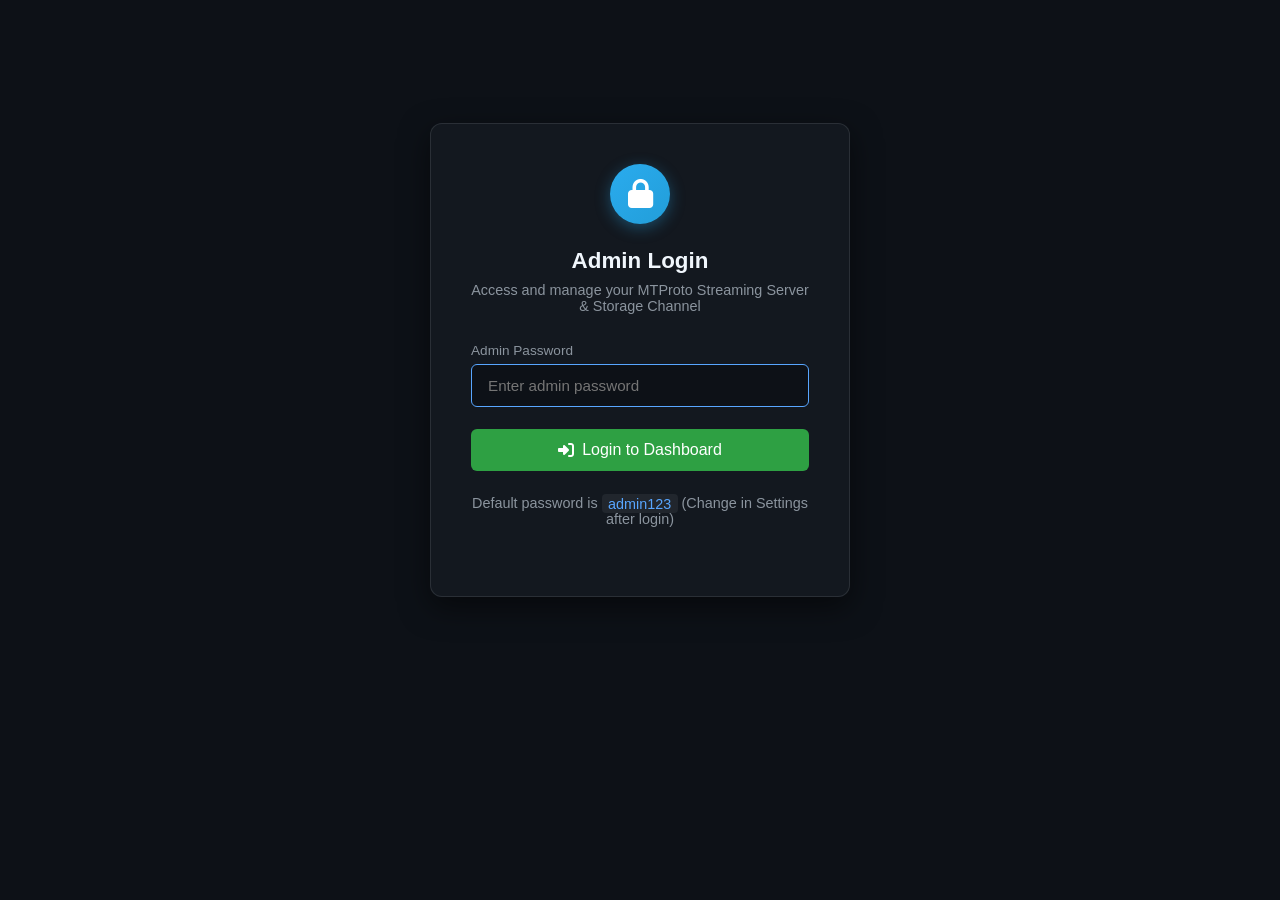
==== templates/login.html @ 38cb883d "feat: Telegram MTProto File Storage and Stream Server with Admin Dashboard and Docker support" ====
<!DOCTYPE html>
<html lang="en">
<head>
    <meta charset="UTF-8">
    <meta name="viewport" content="width=device-width, initial-scale=1.0">
    <title>Admin Login - MTProto Stream & Cloud</title>
    <link rel="stylesheet" href="/static/style.css">
    <link rel="stylesheet" href="https://cdnjs.cloudflare.com/ajax/libs/font-awesome/6.5.1/css/all.min.css">
    <style>
        .login-wrapper {
            min-height: 80vh;
            display: flex;
            align-items: center;
            justify-content: center;
        }
        .login-card {
            width: 100%;
            max-width: 420px;
            background: var(--card-bg);
            border: 1px solid var(--border-color);
            border-radius: var(--radius);
            padding: 2.5rem;
            box-shadow: 0 10px 30px rgba(0,0,0,0.5);
            text-align: center;
        }
        .login-icon {
            width: 60px;
            height: 60px;
            background: linear-gradient(135deg, #2aabee, #229ed9);
            border-radius: 50%;
            display: flex;
            align-items: center;
            justify-content: center;
            font-size: 1.8rem;
            color: #fff;
            margin: 0 auto 1.5rem;
            box-shadow: 0 4px 15px rgba(42, 171, 238, 0.35);
        }
        .login-card h2 {
            font-size: 1.4rem;
            margin-bottom: 0.5rem;
        }
        .login-card p {
            color: var(--text-muted);
            font-size: 0.9rem;
            margin-bottom: 1.8rem;
        }
        .form-group {
            margin-bottom: 1.4rem;
            text-align: left;
        }
        .form-group label {
            display: block;
            font-size: 0.85rem;
            color: var(--text-muted);
            margin-bottom: 0.4rem;
        }
        .form-group input {
            width: 100%;
            background: #0d1117;
            border: 1px solid var(--border-color);
            border-radius: 6px;
            color: var(--text-main);
            padding: 0.75rem 1rem;
            font-size: 0.95rem;
            outline: none;
            transition: border-color 0.2s;
        }
        .form-group input:focus {
            border-color: var(--accent);
        }
        .login-btn {
            width: 100%;
            padding: 0.75rem;
            font-size: 1rem;
            justify-content: center;
        }
        .error-msg {
            color: var(--danger);
            font-size: 0.85rem;
            margin-top: 1rem;
            display: none;
        }
        .default-hint {
            font-size: 0.8rem;
            color: var(--text-muted);
            margin-top: 1.5rem;
        }
        .default-hint code {
            color: var(--accent);
            background: #21262d;
            padding: 0.1rem 0.4rem;
            border-radius: 4px;
        }
    </style>
</head>
<body>
    <div class="login-wrapper">
        <div class="login-card">
            <div class="login-icon">
                <i class="fas fa-lock"></i>
            </div>
            <h2>Admin Login</h2>
            <p>Access and manage your MTProto Streaming Server & Storage Channel</p>

            <form id="login-form">
                <div class="form-group">
                    <label for="password">Admin Password</label>
                    <input type="password" id="password" placeholder="Enter admin password" required autofocus>
                </div>
                <button type="submit" class="btn btn-primary login-btn">
                    <i class="fas fa-sign-in-alt"></i> Login to Dashboard
                </button>
            </form>

            <div id="error-msg" class="error-msg"></div>

            <p class="default-hint">Default password is <code>admin123</code> (Change in Settings after login)</p>
        </div>
    </div>

    <script>
        document.getElementById('login-form').addEventListener('submit', async (e) => {
            e.preventDefault();
            const password = document.getElementById('password').value;
            const errorDiv = document.getElementById('error-msg');
            errorDiv.style.display = 'none';

            try {
                const res = await fetch('/api/login', {
                    method: 'POST',
                    headers: {'Content-Type': 'application/json'},
                    body: JSON.stringify({password})
                });

                if (res.ok) {
                    window.location.href = '/';
                } else {
                    const data = await res.json();
                    errorDiv.innerText = data.detail || 'Invalid password';
                    errorDiv.style.display = 'block';
                }
            } catch (err) {
                errorDiv.innerText = 'Network error while logging in';
                errorDiv.style.display = 'block';
            }
        });
    </script>
</body>
</html>
---- static/style.css ----
:root {
    --bg-color: #0d1117;
    --card-bg: rgba(22, 27, 34, 0.85);
    --border-color: rgba(48, 54, 61, 0.8);
    --primary: #2ea043;
    --primary-hover: #3fb950;
    --accent: #58a6ff;
    --text-main: #f0f6fc;
    --text-muted: #8b949e;
    --danger: #f85149;
    --danger-hover: #da3633;
    --radius: 12px;
}

* {
    margin: 0;
    padding: 0;
    box-sizing: border-box;
    font-family: -apple-system, BlinkMacSystemFont, "Segoe UI", Roboto, Helvetica, Arial, sans-serif;
}

body {
    background-color: var(--bg-color);
    color: var(--text-main);
    min-height: 100vh;
    display: flex;
    flex-direction: column;
}

.container {
    max-width: 1200px;
    margin: 0 auto;
    padding: 2rem 1.5rem;
    width: 100%;
}

/* Header */
.header {
    display: flex;
    justify-content: space-between;
    align-items: center;
    margin-bottom: 1.5rem;
    padding-bottom: 1.5rem;
    border-bottom: 1px solid var(--border-color);
}

.header-right {
    display: flex;
    align-items: center;
    gap: 1rem;
}

.logo-area {
    display: flex;
    align-items: center;
    gap: 1rem;
}

.logo-icon {
    width: 50px;
    height: 50px;
    background: linear-gradient(135deg, #2aabee, #229ed9);
    border-radius: 50%;
    display: flex;
    align-items: center;
    justify-content: center;
    font-size: 1.6rem;
    color: #fff;
    box-shadow: 0 4px 15px rgba(42, 171, 238, 0.35);
}

.subtitle {
    color: var(--text-muted);
    font-size: 0.95rem;
    margin-top: 0.2rem;
}

.status-badge {
    display: flex;
    align-items: center;
    gap: 0.5rem;
    padding: 0.4rem 0.9rem;
    background: rgba(46, 160, 67, 0.15);
    border: 1px solid rgba(46, 160, 67, 0.4);
    color: var(--primary-hover);
    border-radius: 20px;
    font-size: 0.85rem;
    font-weight: 600;
}

.status-badge.offline {
    background: rgba(248, 81, 73, 0.15);
    border-color: rgba(248, 81, 73, 0.4);
    color: var(--danger);
}

.status-dot {
    width: 8px;
    height: 8px;
    background-color: var(--primary-hover);
    border-radius: 50%;
    box-shadow: 0 0 8px var(--primary-hover);
    animation: pulse 2s infinite;
}

.status-badge.offline .status-dot {
    background-color: var(--danger);
    box-shadow: 0 0 8px var(--danger);
}

@keyframes pulse {
    0% { opacity: 0.6; }
    50% { opacity: 1; }
    100% { opacity: 0.6; }
}

/* Tabs Navigation */
.tabs-nav {
    display: flex;
    gap: 0.6rem;
    margin-bottom: 1.8rem;
    border-bottom: 1px solid var(--border-color);
    padding-bottom: 0.6rem;
    overflow-x: auto;
}

.tab-btn {
    background: transparent;
    border: none;
    color: var(--text-muted);
    padding: 0.6rem 1.2rem;
    font-size: 0.92rem;
    font-weight: 500;
    cursor: pointer;
    border-radius: 6px;
    display: flex;
    align-items: center;
    gap: 0.5rem;
    transition: all 0.2s ease;
    white-space: nowrap;
}

.tab-btn:hover {
    color: var(--text-main);
    background: #161b22;
}

.tab-btn.active {
    color: #fff;
    background: #21262d;
    border-bottom: 2px solid var(--accent);
}

.tab-content {
    display: none;
}

.tab-content.active {
    display: block;
}

/* Cards */
.card {
    background: var(--card-bg);
    border: 1px solid var(--border-color);
    border-radius: var(--radius);
    padding: 1.8rem;
    margin-bottom: 1.5rem;
    backdrop-filter: blur(10px);
}

.card-header-flex {
    display: flex;
    justify-content: space-between;
    align-items: center;
    flex-wrap: wrap;
    gap: 1rem;
    margin-bottom: 1.2rem;
}

.card h2 {
    font-size: 1.25rem;
    margin-bottom: 0.5rem;
    display: flex;
    align-items: center;
    gap: 0.6rem;
    color: var(--text-main);
}

.description {
    color: var(--text-muted);
    font-size: 0.9rem;
    margin-bottom: 1.2rem;
    line-height: 1.4;
}

.filter-actions {
    display: flex;
    gap: 0.6rem;
    align-items: center;
}

.search-input {
    background: #0d1117;
    border: 1px solid var(--border-color);
    border-radius: 6px;
    color: var(--text-main);
    padding: 0.5rem 0.8rem;
    font-size: 0.88rem;
    width: 240px;
    outline: none;
}

.search-input:focus {
    border-color: var(--accent);
}

/* Files Table */
.table-responsive {
    overflow-x: auto;
}

.files-table {
    width: 100%;
    border-collapse: collapse;
    font-size: 0.9rem;
    text-align: left;
}

.files-table th, .files-table td {
    padding: 0.9rem 1rem;
    border-bottom: 1px solid var(--border-color);
}

.files-table th {
    background: rgba(13, 17, 23, 0.7);
    color: var(--text-muted);
    font-weight: 600;
    font-size: 0.82rem;
    text-transform: uppercase;
}

.files-table tr:hover {
    background: rgba(48, 54, 61, 0.2);
}

.file-name-cell {
    display: flex;
    align-items: center;
    gap: 0.7rem;
    font-weight: 500;
}

.file-icon {
    font-size: 1.2rem;
    color: var(--accent);
}

.actions-cell {
    display: flex;
    gap: 0.4rem;
    flex-wrap: wrap;
}

/* Dropzone */
.dropzone {
    border: 2px dashed rgba(88, 166, 255, 0.4);
    border-radius: var(--radius);
    padding: 3rem 1.5rem;
    text-align: center;
    background: rgba(13, 17, 23, 0.5);
    transition: all 0.3s ease;
    cursor: pointer;
}

.dropzone:hover, .dropzone.dragover {
    border-color: var(--accent);
    background: rgba(88, 166, 255, 0.05);
}

.drop-icon {
    font-size: 3.2rem;
    color: var(--accent);
    margin-bottom: 1rem;
}

.dropzone h3 {
    font-size: 1.1rem;
    margin-bottom: 0.4rem;
}

.dropzone p {
    color: var(--text-muted);
    margin: 0.4rem 0;
}

.file-hint {
    font-size: 0.8rem !important;
    color: var(--text-muted);
    margin-top: 1rem !important;
}

/* Buttons */
.btn {
    display: inline-flex;
    align-items: center;
    gap: 0.5rem;
    padding: 0.6rem 1.2rem;
    border-radius: 6px;
    font-size: 0.9rem;
    font-weight: 500;
    cursor: pointer;
    border: none;
    text-decoration: none;
    transition: all 0.2s ease;
}

.btn-primary {
    background-color: var(--primary);
    color: #fff;
}

.btn-primary:hover {
    background-color: var(--primary-hover);
}

.btn-secondary {
    background-color: #21262d;
    color: var(--text-main);
    border: 1px solid var(--border-color);
}

.btn-secondary:hover {
    background-color: #30363d;
}

.btn-danger {
    background-color: rgba(248, 81, 73, 0.2);
    color: var(--danger);
    border: 1px solid rgba(248, 81, 73, 0.4);
}

.btn-danger:hover {
    background-color: var(--danger);
    color: #fff;
}

.btn-sm {
    padding: 0.35rem 0.75rem;
    font-size: 0.82rem;
}

/* Progress */
.upload-progress-container {
    margin-top: 1.5rem;
    background: rgba(13, 17, 23, 0.6);
    padding: 1.2rem;
    border-radius: 8px;
    border: 1px solid var(--border-color);
}

.progress-info {
    display: flex;
    justify-content: space-between;
    font-size: 0.9rem;
    margin-bottom: 0.5rem;
    font-weight: 500;
}

.progress-bar-bg {
    width: 100%;
    height: 8px;
    background-color: #21262d;
    border-radius: 4px;
    overflow: hidden;
}

.progress-bar-fill {
    height: 100%;
    width: 0%;
    background: linear-gradient(90deg, var(--accent), var(--primary-hover));
    transition: width 0.2s ease;
}

.upload-status-text {
    font-size: 0.82rem;
    color: var(--text-muted);
    margin-top: 0.5rem;
}

/* Result Box */
.result-box {
    margin-top: 1.5rem;
    padding: 1.5rem;
    background: rgba(13, 17, 23, 0.8);
    border: 1px solid var(--border-color);
    border-radius: 8px;
}

.result-box h3 {
    display: flex;
    align-items: center;
    gap: 0.5rem;
    color: var(--primary-hover);
    margin-bottom: 1.2rem;
    font-size: 1.1rem;
}

.link-group {
    margin-bottom: 1rem;
}

.link-group label {
    display: block;
    font-size: 0.82rem;
    color: var(--text-muted);
    margin-bottom: 0.3rem;
}

.copy-input-group {
    display: flex;
    gap: 0.5rem;
}

.copy-input-group input {
    flex: 1;
    background: #0d1117;
    border: 1px solid var(--border-color);
    border-radius: 6px;
    color: var(--text-main);
    padding: 0.5rem 0.8rem;
    font-size: 0.85rem;
    font-family: monospace;
}

/* Settings Form Grid */
.settings-grid {
    display: grid;
    grid-template-columns: 1fr 1fr;
    gap: 1.2rem;
    margin-bottom: 1.5rem;
}

@media (max-width: 768px) {
    .settings-grid {
        grid-template-columns: 1fr;
    }
}

.form-group label {
    display: block;
    font-size: 0.85rem;
    color: var(--text-muted);
    margin-bottom: 0.4rem;
}

.form-group input {
    width: 100%;
    background: #0d1117;
    border: 1px solid var(--border-color);
    border-radius: 6px;
    color: var(--text-main);
    padding: 0.65rem 0.85rem;
    font-size: 0.9rem;
    outline: none;
}

.form-group input:focus {
    border-color: var(--accent);
}

.form-group .hint {
    display: block;
    font-size: 0.78rem;
    color: var(--accent);
    margin-top: 0.3rem;
}

.settings-actions {
    display: flex;
    gap: 0.8rem;
    align-items: center;
}

.alert-box {
    margin-top: 1rem;
    padding: 0.8rem 1rem;
    border-radius: 6px;
    font-size: 0.9rem;
}

.alert-box.success {
    background: rgba(46, 160, 67, 0.15);
    border: 1px solid rgba(46, 160, 67, 0.4);
    color: var(--primary-hover);
}

.alert-box.error {
    background: rgba(248, 81, 73, 0.15);
    border: 1px solid rgba(248, 81, 73, 0.4);
    color: var(--danger);
}

/* Stats Cards */
.stats-grid {
    display: grid;
    grid-template-columns: repeat(auto-fit, minmax(200px, 1fr));
    gap: 1.2rem;
}

.stat-card {
    background: #0d1117;
    border: 1px solid var(--border-color);
    border-radius: 8px;
    padding: 1.2rem;
    text-align: center;
}

.stat-label {
    font-size: 0.8rem;
    color: var(--text-muted);
    margin-bottom: 0.5rem;
    text-transform: uppercase;
    letter-spacing: 0.5px;
}

.stat-value {
    font-size: 1.25rem;
    font-weight: 600;
    color: var(--accent);
}

/* Quick Stream side column */
.main-grid {
    display: grid;
    grid-template-columns: 1fr 1fr;
    gap: 1.8rem;
}

@media (max-width: 900px) {
    .main-grid {
        grid-template-columns: 1fr;
    }
}

.lookup-group {
    display: flex;
    gap: 0.6rem;
}

.lookup-group input {
    flex: 1;
    background: #0d1117;
    border: 1px solid var(--border-color);
    border-radius: 6px;
    color: var(--text-main);
    padding: 0.6rem 0.9rem;
    font-size: 0.9rem;
}

.code-block {
    background: #0d1117;
    border: 1px solid var(--border-color);
    border-radius: 6px;
    padding: 1rem;
    overflow-x: auto;
}

.code-block pre {
    font-size: 0.8rem;
    color: #e6edf3;
    line-height: 1.5;
}

.text-center {
    text-align: center;
}

/* Footer */
.footer {
    text-align: center;
    margin-top: auto;
    padding-top: 2rem;
    color: var(--text-muted);
    font-size: 0.85rem;
}
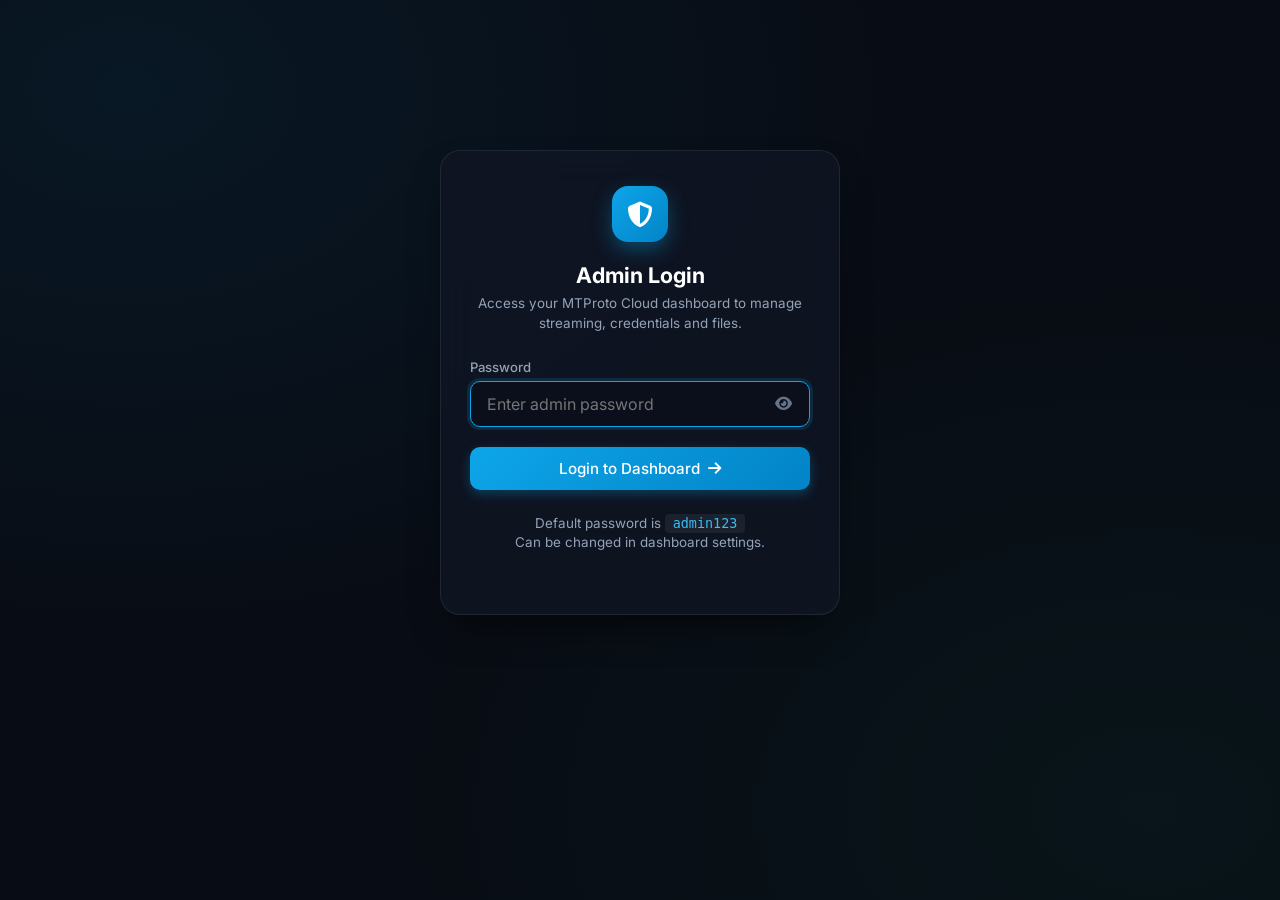
==== commit d691dc3b: "feat: modern responsive mobile-first UI with card-based file explorer and toast notifications" ====
--- a/templates/login.html
+++ b/templates/login.html
@@ -2,129 +2,159 @@
 <html lang="en">
 <head>
     <meta charset="UTF-8">
-    <meta name="viewport" content="width=device-width, initial-scale=1.0">
+    <meta name="viewport" content="width=device-width, initial-scale=1.0, maximum-scale=1.0, user-scalable=no, viewport-fit=cover">
     <title>Admin Login - MTProto Stream & Cloud</title>
     <link rel="stylesheet" href="/static/style.css">
     <link rel="stylesheet" href="https://cdnjs.cloudflare.com/ajax/libs/font-awesome/6.5.1/css/all.min.css">
     <style>
         .login-wrapper {
-            min-height: 80vh;
+            min-height: 85vh;
             display: flex;
             align-items: center;
             justify-content: center;
+            padding: 1.25rem;
         }
         .login-card {
             width: 100%;
-            max-width: 420px;
-            background: var(--card-bg);
+            max-width: 400px;
+            background: var(--bg-card);
+            backdrop-filter: blur(20px);
+            -webkit-backdrop-filter: blur(20px);
             border: 1px solid var(--border-color);
-            border-radius: var(--radius);
-            padding: 2.5rem;
-            box-shadow: 0 10px 30px rgba(0,0,0,0.5);
+            border-radius: var(--radius-lg);
+            padding: 2.2rem 1.8rem;
+            box-shadow: 0 20px 40px -15px rgba(0, 0, 0, 0.7);
             text-align: center;
+            position: relative;
         }
         .login-icon {
-            width: 60px;
-            height: 60px;
-            background: linear-gradient(135deg, #2aabee, #229ed9);
-            border-radius: 50%;
+            width: 56px;
+            height: 56px;
+            background: linear-gradient(135deg, #0ea5e9, #0284c7);
+            border-radius: 16px;
             display: flex;
             align-items: center;
             justify-content: center;
-            font-size: 1.8rem;
+            font-size: 1.6rem;
             color: #fff;
-            margin: 0 auto 1.5rem;
-            box-shadow: 0 4px 15px rgba(42, 171, 238, 0.35);
+            margin: 0 auto 1.25rem;
+            box-shadow: 0 8px 20px rgba(14, 165, 233, 0.35);
         }
         .login-card h2 {
-            font-size: 1.4rem;
-            margin-bottom: 0.5rem;
+            font-size: 1.35rem;
+            font-weight: 700;
+            margin-bottom: 0.35rem;
+            color: #fff;
         }
         .login-card p {
             color: var(--text-muted);
-            font-size: 0.9rem;
-            margin-bottom: 1.8rem;
+            font-size: 0.84rem;
+            margin-bottom: 1.6rem;
+            line-height: 1.45;
         }
-        .form-group {
-            margin-bottom: 1.4rem;
-            text-align: left;
+        .input-wrapper {
+            position: relative;
+            display: flex;
+            align-items: center;
         }
-        .form-group label {
-            display: block;
-            font-size: 0.85rem;
-            color: var(--text-muted);
-            margin-bottom: 0.4rem;
+        .input-wrapper input {
+            width: 100%;
+            background: rgba(11, 16, 28, 0.85);
+            border: 1px solid var(--border-color);
+            border-radius: 10px;
+            color: var(--text-main);
+            padding: 0.75rem 2.6rem 0.75rem 1rem;
+            font-size: 1rem; /* 16px prevents iOS auto-zoom */
+            outline: none;
+            transition: all 0.2s ease;
         }
-        .form-group input {
-            width: 100%;
-            background: #0d1117;
-            border: 1px solid var(--border-color);
-            border-radius: 6px;
+        .input-wrapper input:focus {
+            border-color: var(--accent);
+            box-shadow: 0 0 0 3px rgba(14, 165, 233, 0.15);
+        }
+        .toggle-password {
+            position: absolute;
+            right: 0.85rem;
+            color: var(--text-dim);
+            cursor: pointer;
+            padding: 0.3rem;
+            font-size: 0.95rem;
+            transition: color 0.2s;
+        }
+        .toggle-password:hover {
             color: var(--text-main);
-            padding: 0.75rem 1rem;
-            font-size: 0.95rem;
-            outline: none;
-            transition: border-color 0.2s;
-        }
-        .form-group input:focus {
-            border-color: var(--accent);
         }
         .login-btn {
             width: 100%;
             padding: 0.75rem;
-            font-size: 1rem;
-            justify-content: center;
-        }
-        .error-msg {
-            color: var(--danger);
-            font-size: 0.85rem;
-            margin-top: 1rem;
-            display: none;
+            font-size: 0.95rem;
+            margin-top: 1.25rem;
+            border-radius: 10px;
         }
         .default-hint {
-            font-size: 0.8rem;
-            color: var(--text-muted);
+            font-size: 0.78rem;
+            color: var(--text-dim);
             margin-top: 1.5rem;
+            line-height: 1.5;
         }
         .default-hint code {
-            color: var(--accent);
-            background: #21262d;
-            padding: 0.1rem 0.4rem;
+            color: #38bdf8;
+            background: rgba(255, 255, 255, 0.06);
+            padding: 0.15rem 0.45rem;
             border-radius: 4px;
+            font-family: monospace;
         }
     </style>
 </head>
 <body>
+    <div id="toast-container" class="toast-container"></div>
+
     <div class="login-wrapper">
         <div class="login-card">
             <div class="login-icon">
-                <i class="fas fa-lock"></i>
+                <i class="fas fa-shield-alt"></i>
             </div>
             <h2>Admin Login</h2>
-            <p>Access and manage your MTProto Streaming Server & Storage Channel</p>
+            <p>Access your MTProto Cloud dashboard to manage streaming, credentials and files.</p>
 
             <form id="login-form">
-                <div class="form-group">
-                    <label for="password">Admin Password</label>
-                    <input type="password" id="password" placeholder="Enter admin password" required autofocus>
+                <div class="form-group" style="text-align: left;">
+                    <label for="password">Password</label>
+                    <div class="input-wrapper">
+                        <input type="password" id="password" placeholder="Enter admin password" required autofocus autocomplete="current-password">
+                        <i class="fas fa-eye toggle-password" id="toggle-pwd" onclick="togglePasswordVisibility()"></i>
+                    </div>
                 </div>
-                <button type="submit" class="btn btn-primary login-btn">
-                    <i class="fas fa-sign-in-alt"></i> Login to Dashboard
+                <button type="submit" class="btn btn-primary login-btn" id="submit-btn">
+                    <span>Login to Dashboard</span> <i class="fas fa-arrow-right"></i>
                 </button>
             </form>
 
-            <div id="error-msg" class="error-msg"></div>
-
-            <p class="default-hint">Default password is <code>admin123</code> (Change in Settings after login)</p>
+            <p class="default-hint">Default password is <code>admin123</code><br>Can be changed in dashboard settings.</p>
         </div>
     </div>
 
+    <script src="/static/script.js"></script>
     <script>
+        function togglePasswordVisibility() {
+            const pwdInput = document.getElementById('password');
+            const icon = document.getElementById('toggle-pwd');
+            if (pwdInput.type === 'password') {
+                pwdInput.type = 'text';
+                icon.className = 'fas fa-eye-slash toggle-password';
+            } else {
+                pwdInput.type = 'password';
+                icon.className = 'fas fa-eye toggle-password';
+            }
+        }
+
         document.getElementById('login-form').addEventListener('submit', async (e) => {
             e.preventDefault();
             const password = document.getElementById('password').value;
-            const errorDiv = document.getElementById('error-msg');
-            errorDiv.style.display = 'none';
+            const btn = document.getElementById('submit-btn');
+            
+            btn.innerHTML = '<i class="fas fa-spinner fa-spin"></i> Authenticating...';
+            btn.disabled = true;
 
             try {
                 const res = await fetch('/api/login', {
@@ -134,15 +164,20 @@
                 });
 
                 if (res.ok) {
-                    window.location.href = '/';
+                    showToast('Login successful! Redirecting...', 'success');
+                    setTimeout(() => {
+                        window.location.href = '/';
+                    }, 500);
                 } else {
                     const data = await res.json();
-                    errorDiv.innerText = data.detail || 'Invalid password';
-                    errorDiv.style.display = 'block';
+                    showToast(data.detail || 'Invalid password', 'error');
+                    btn.innerHTML = '<span>Login to Dashboard</span> <i class="fas fa-arrow-right"></i>';
+                    btn.disabled = false;
                 }
             } catch (err) {
-                errorDiv.innerText = 'Network error while logging in';
-                errorDiv.style.display = 'block';
+                showToast('Network error while logging in', 'error');
+                btn.innerHTML = '<span>Login to Dashboard</span> <i class="fas fa-arrow-right"></i>';
+                btn.disabled = false;
             }
         });
     </script>
--- a/static/style.css
+++ b/static/style.css
@@ -1,172 +1,249 @@
+@import url('https://fonts.googleapis.com/css2?family=Inter:wght@400;500;600;700;800&display=swap');
+
 :root {
-    --bg-color: #0d1117;
-    --card-bg: rgba(22, 27, 34, 0.85);
-    --border-color: rgba(48, 54, 61, 0.8);
-    --primary: #2ea043;
-    --primary-hover: #3fb950;
-    --accent: #58a6ff;
-    --text-main: #f0f6fc;
-    --text-muted: #8b949e;
-    --danger: #f85149;
-    --danger-hover: #da3633;
-    --radius: 12px;
+    --bg-color: #080c14;
+    --bg-card: rgba(16, 22, 36, 0.75);
+    --bg-card-solid: #111726;
+    --bg-card-hover: rgba(23, 32, 52, 0.85);
+    --border-color: rgba(255, 255, 255, 0.08);
+    --border-hover: rgba(56, 189, 248, 0.35);
+    
+    --primary: #10b981;
+    --primary-hover: #059669;
+    --primary-glow: rgba(16, 185, 129, 0.25);
+    
+    --accent: #0ea5e9;
+    --accent-hover: #0284c7;
+    --accent-glow: rgba(14, 165, 233, 0.25);
+    
+    --danger: #ef4444;
+    --danger-hover: #dc2626;
+    --danger-bg: rgba(239, 68, 68, 0.15);
+    
+    --text-main: #f8fafc;
+    --text-muted: #94a3b8;
+    --text-dim: #64748b;
+    
+    --radius-sm: 8px;
+    --radius: 14px;
+    --radius-lg: 20px;
+    
+    --shadow-card: 0 10px 30px -10px rgba(0, 0, 0, 0.6);
+    --shadow-glow: 0 0 25px rgba(14, 165, 233, 0.15);
 }
 
 * {
     margin: 0;
     padding: 0;
     box-sizing: border-box;
-    font-family: -apple-system, BlinkMacSystemFont, "Segoe UI", Roboto, Helvetica, Arial, sans-serif;
+    font-family: 'Inter', -apple-system, BlinkMacSystemFont, "Segoe UI", Roboto, sans-serif;
+    -webkit-tap-highlight-color: transparent;
 }
 
 body {
     background-color: var(--bg-color);
+    background-image: 
+        radial-gradient(at 10% 10%, rgba(14, 165, 233, 0.08) 0px, transparent 50%),
+        radial-gradient(at 90% 90%, rgba(16, 185, 129, 0.05) 0px, transparent 50%);
+    background-attachment: fixed;
     color: var(--text-main);
     min-height: 100vh;
     display: flex;
     flex-direction: column;
+    overflow-x: hidden;
 }
 
 .container {
-    max-width: 1200px;
+    max-width: 1240px;
     margin: 0 auto;
-    padding: 2rem 1.5rem;
+    padding: 1.5rem 1rem;
     width: 100%;
 }
 
-/* Header */
+/* ============================================================
+   HEADER & NAVBAR
+============================================================ */
 .header {
     display: flex;
     justify-content: space-between;
     align-items: center;
     margin-bottom: 1.5rem;
-    padding-bottom: 1.5rem;
-    border-bottom: 1px solid var(--border-color);
-}
-
-.header-right {
-    display: flex;
-    align-items: center;
-    gap: 1rem;
+    padding: 1rem 1.4rem;
+    background: var(--bg-card);
+    backdrop-filter: blur(16px);
+    -webkit-backdrop-filter: blur(16px);
+    border: 1px solid var(--border-color);
+    border-radius: var(--radius-lg);
+    box-shadow: var(--shadow-card);
 }
 
 .logo-area {
     display: flex;
     align-items: center;
-    gap: 1rem;
+    gap: 0.9rem;
+    text-decoration: none;
+    color: inherit;
 }
 
 .logo-icon {
-    width: 50px;
-    height: 50px;
-    background: linear-gradient(135deg, #2aabee, #229ed9);
-    border-radius: 50%;
+    width: 44px;
+    height: 44px;
+    background: linear-gradient(135deg, #0ea5e9, #0284c7);
+    border-radius: 12px;
     display: flex;
     align-items: center;
     justify-content: center;
-    font-size: 1.6rem;
+    font-size: 1.4rem;
     color: #fff;
-    box-shadow: 0 4px 15px rgba(42, 171, 238, 0.35);
+    box-shadow: 0 4px 14px rgba(14, 165, 233, 0.4);
+    flex-shrink: 0;
+}
+
+.header-title h1 {
+    font-size: 1.18rem;
+    font-weight: 700;
+    letter-spacing: -0.02em;
+    background: linear-gradient(180deg, #ffffff 0%, #cbd5e1 100%);
+    -webkit-background-clip: text;
+    -webkit-text-fill-color: transparent;
 }
 
 .subtitle {
     color: var(--text-muted);
-    font-size: 0.95rem;
-    margin-top: 0.2rem;
+    font-size: 0.82rem;
+    margin-top: 0.15rem;
+}
+
+.header-right {
+    display: flex;
+    align-items: center;
+    gap: 0.75rem;
 }
 
 .status-badge {
-    display: flex;
-    align-items: center;
+    display: inline-flex;
+    align-items: center;
+    gap: 0.45rem;
+    padding: 0.35rem 0.75rem;
+    background: rgba(16, 185, 129, 0.12);
+    border: 1px solid rgba(16, 185, 129, 0.3);
+    color: #34d399;
+    border-radius: 30px;
+    font-size: 0.78rem;
+    font-weight: 600;
+    white-space: nowrap;
+}
+
+.status-badge.offline {
+    background: rgba(239, 68, 68, 0.12);
+    border-color: rgba(239, 68, 68, 0.3);
+    color: #f87171;
+}
+
+.status-dot {
+    width: 7px;
+    height: 7px;
+    background-color: #34d399;
+    border-radius: 50%;
+    box-shadow: 0 0 8px #34d399;
+    animation: pulse 2s infinite;
+}
+
+.status-badge.offline .status-dot {
+    background-color: #f87171;
+    box-shadow: 0 0 8px #f87171;
+}
+
+@keyframes pulse {
+    0%, 100% { opacity: 0.6; transform: scale(0.95); }
+    50% { opacity: 1; transform: scale(1.1); }
+}
+
+/* ============================================================
+   TABS NAVIGATION (Pill & Segmented)
+============================================================ */
+.tabs-nav {
+    display: flex;
     gap: 0.5rem;
-    padding: 0.4rem 0.9rem;
-    background: rgba(46, 160, 67, 0.15);
-    border: 1px solid rgba(46, 160, 67, 0.4);
-    color: var(--primary-hover);
-    border-radius: 20px;
-    font-size: 0.85rem;
-    font-weight: 600;
-}
-
-.status-badge.offline {
-    background: rgba(248, 81, 73, 0.15);
-    border-color: rgba(248, 81, 73, 0.4);
-    color: var(--danger);
-}
-
-.status-dot {
-    width: 8px;
-    height: 8px;
-    background-color: var(--primary-hover);
-    border-radius: 50%;
-    box-shadow: 0 0 8px var(--primary-hover);
-    animation: pulse 2s infinite;
-}
-
-.status-badge.offline .status-dot {
-    background-color: var(--danger);
-    box-shadow: 0 0 8px var(--danger);
-}
-
-@keyframes pulse {
-    0% { opacity: 0.6; }
-    50% { opacity: 1; }
-    100% { opacity: 0.6; }
-}
-
-/* Tabs Navigation */
-.tabs-nav {
-    display: flex;
-    gap: 0.6rem;
-    margin-bottom: 1.8rem;
-    border-bottom: 1px solid var(--border-color);
-    padding-bottom: 0.6rem;
+    margin-bottom: 1.5rem;
+    padding: 0.35rem;
+    background: rgba(16, 22, 36, 0.6);
+    backdrop-filter: blur(12px);
+    -webkit-backdrop-filter: blur(12px);
+    border: 1px solid var(--border-color);
+    border-radius: 14px;
     overflow-x: auto;
+    scrollbar-width: none;
+}
+
+.tabs-nav::-webkit-scrollbar {
+    display: none;
 }
 
 .tab-btn {
     background: transparent;
     border: none;
     color: var(--text-muted);
-    padding: 0.6rem 1.2rem;
-    font-size: 0.92rem;
+    padding: 0.55rem 1.1rem;
+    font-size: 0.88rem;
     font-weight: 500;
     cursor: pointer;
-    border-radius: 6px;
+    border-radius: 10px;
     display: flex;
     align-items: center;
     gap: 0.5rem;
-    transition: all 0.2s ease;
+    transition: all 0.2s cubic-bezier(0.4, 0, 0.2, 1);
     white-space: nowrap;
+    user-select: none;
 }
 
 .tab-btn:hover {
     color: var(--text-main);
-    background: #161b22;
+    background: rgba(255, 255, 255, 0.04);
 }
 
 .tab-btn.active {
-    color: #fff;
-    background: #21262d;
-    border-bottom: 2px solid var(--accent);
+    color: #ffffff;
+    background: #1e293b;
+    border: 1px solid rgba(255, 255, 255, 0.1);
+    box-shadow: 0 4px 12px rgba(0, 0, 0, 0.3);
+}
+
+.tab-btn.active i {
+    color: var(--accent);
 }
 
 .tab-content {
     display: none;
+    animation: fadeIn 0.25s ease forwards;
 }
 
 .tab-content.active {
     display: block;
 }
 
-/* Cards */
+@keyframes fadeIn {
+    from { opacity: 0; transform: translateY(4px); }
+    to { opacity: 1; transform: translateY(0); }
+}
+
+/* ============================================================
+   CARDS & CONTAINERS
+============================================================ */
 .card {
-    background: var(--card-bg);
+    background: var(--bg-card);
+    backdrop-filter: blur(16px);
+    -webkit-backdrop-filter: blur(16px);
     border: 1px solid var(--border-color);
     border-radius: var(--radius);
-    padding: 1.8rem;
+    padding: 1.5rem;
     margin-bottom: 1.5rem;
-    backdrop-filter: blur(10px);
+    box-shadow: var(--shadow-card);
+    transition: border-color 0.2s ease;
+}
+
+.card:hover {
+    border-color: rgba(255, 255, 255, 0.14);
 }
 
 .card-header-flex {
@@ -175,412 +252,862 @@
     align-items: center;
     flex-wrap: wrap;
     gap: 1rem;
-    margin-bottom: 1.2rem;
+    margin-bottom: 1.25rem;
 }
 
 .card h2 {
-    font-size: 1.25rem;
-    margin-bottom: 0.5rem;
-    display: flex;
-    align-items: center;
-    gap: 0.6rem;
+    font-size: 1.15rem;
+    font-weight: 600;
+    margin-bottom: 0.3rem;
+    display: flex;
+    align-items: center;
+    gap: 0.55rem;
     color: var(--text-main);
+}
+
+.card h2 i {
+    color: var(--accent);
 }
 
 .description {
     color: var(--text-muted);
-    font-size: 0.9rem;
-    margin-bottom: 1.2rem;
-    line-height: 1.4;
-}
-
+    font-size: 0.85rem;
+    line-height: 1.45;
+}
+
+/* ============================================================
+   SEARCH & FILTERS
+============================================================ */
 .filter-actions {
     display: flex;
-    gap: 0.6rem;
-    align-items: center;
+    gap: 0.5rem;
+    align-items: center;
+    width: 100%;
+    max-width: 360px;
+}
+
+.search-box {
+    position: relative;
+    flex: 1;
+}
+
+.search-box i {
+    position: absolute;
+    left: 0.85rem;
+    top: 50%;
+    transform: translateY(-50%);
+    color: var(--text-dim);
+    font-size: 0.85rem;
 }
 
 .search-input {
-    background: #0d1117;
-    border: 1px solid var(--border-color);
-    border-radius: 6px;
+    width: 100%;
+    background: rgba(11, 15, 25, 0.8);
+    border: 1px solid var(--border-color);
+    border-radius: var(--radius-sm);
     color: var(--text-main);
-    padding: 0.5rem 0.8rem;
+    padding: 0.55rem 0.85rem 0.55rem 2.2rem;
     font-size: 0.88rem;
-    width: 240px;
     outline: none;
+    transition: all 0.2s ease;
 }
 
 .search-input:focus {
     border-color: var(--accent);
-}
-
-/* Files Table */
+    box-shadow: 0 0 0 3px rgba(14, 165, 233, 0.15);
+}
+
+/* ============================================================
+   FILES DISPLAY: DESKTOP TABLE & MOBILE CARDS
+============================================================ */
+.desktop-files-view {
+    display: block;
+}
+
+.mobile-files-view {
+    display: none;
+}
+
 .table-responsive {
     overflow-x: auto;
+    border-radius: var(--radius-sm);
+    border: 1px solid var(--border-color);
 }
 
 .files-table {
     width: 100%;
     border-collapse: collapse;
-    font-size: 0.9rem;
+    font-size: 0.88rem;
     text-align: left;
 }
 
 .files-table th, .files-table td {
-    padding: 0.9rem 1rem;
+    padding: 0.85rem 1rem;
     border-bottom: 1px solid var(--border-color);
 }
 
 .files-table th {
-    background: rgba(13, 17, 23, 0.7);
+    background: rgba(11, 16, 28, 0.9);
     color: var(--text-muted);
     font-weight: 600;
-    font-size: 0.82rem;
+    font-size: 0.78rem;
     text-transform: uppercase;
+    letter-spacing: 0.04em;
 }
 
 .files-table tr:hover {
-    background: rgba(48, 54, 61, 0.2);
+    background: rgba(255, 255, 255, 0.02);
 }
 
 .file-name-cell {
     display: flex;
     align-items: center;
-    gap: 0.7rem;
+    gap: 0.75rem;
     font-weight: 500;
-}
-
-.file-icon {
-    font-size: 1.2rem;
+    max-width: 320px;
+}
+
+.file-name-text {
+    white-space: nowrap;
+    overflow: hidden;
+    text-overflow: ellipsis;
+}
+
+.file-icon-box {
+    width: 36px;
+    height: 36px;
+    border-radius: 8px;
+    background: rgba(14, 165, 233, 0.12);
     color: var(--accent);
+    display: flex;
+    align-items: center;
+    justify-content: center;
+    font-size: 1rem;
+    flex-shrink: 0;
+}
+
+.file-icon-box.doc {
+    background: rgba(16, 185, 129, 0.12);
+    color: var(--primary);
+}
+
+.badge-pill {
+    display: inline-block;
+    padding: 0.2rem 0.55rem;
+    background: rgba(255, 255, 255, 0.05);
+    border: 1px solid var(--border-color);
+    border-radius: 6px;
+    font-size: 0.75rem;
+    color: var(--text-muted);
 }
 
 .actions-cell {
     display: flex;
-    gap: 0.4rem;
+    gap: 0.35rem;
+    align-items: center;
+}
+
+/* MOBILE FILE CARDS */
+.mobile-files-grid {
+    display: flex;
+    flex-direction: column;
+    gap: 0.75rem;
+}
+
+.mobile-file-card {
+    background: rgba(13, 18, 30, 0.7);
+    border: 1px solid var(--border-color);
+    border-radius: 12px;
+    padding: 1rem;
+    display: flex;
+    flex-direction: column;
+    gap: 0.75rem;
+    transition: transform 0.15s ease, border-color 0.15s ease;
+}
+
+.mobile-file-card:active {
+    transform: scale(0.99);
+}
+
+.mobile-card-header {
+    display: flex;
+    align-items: flex-start;
+    gap: 0.75rem;
+}
+
+.mobile-card-title {
+    font-size: 0.92rem;
+    font-weight: 600;
+    line-height: 1.35;
+    word-break: break-word;
+    color: var(--text-main);
+}
+
+.mobile-card-meta {
+    display: flex;
+    align-items: center;
+    gap: 0.5rem;
+    margin-top: 0.25rem;
+    font-size: 0.75rem;
+    color: var(--text-dim);
+}
+
+.mobile-card-actions {
+    display: flex;
+    gap: 0.45rem;
     flex-wrap: wrap;
-}
-
-/* Dropzone */
-.dropzone {
-    border: 2px dashed rgba(88, 166, 255, 0.4);
-    border-radius: var(--radius);
-    padding: 3rem 1.5rem;
-    text-align: center;
-    background: rgba(13, 17, 23, 0.5);
-    transition: all 0.3s ease;
-    cursor: pointer;
-}
-
-.dropzone:hover, .dropzone.dragover {
-    border-color: var(--accent);
-    background: rgba(88, 166, 255, 0.05);
-}
-
-.drop-icon {
-    font-size: 3.2rem;
-    color: var(--accent);
-    margin-bottom: 1rem;
-}
-
-.dropzone h3 {
-    font-size: 1.1rem;
-    margin-bottom: 0.4rem;
-}
-
-.dropzone p {
-    color: var(--text-muted);
-    margin: 0.4rem 0;
-}
-
-.file-hint {
-    font-size: 0.8rem !important;
-    color: var(--text-muted);
-    margin-top: 1rem !important;
-}
-
-/* Buttons */
+    padding-top: 0.65rem;
+    border-top: 1px solid rgba(255, 255, 255, 0.05);
+}
+
+.mobile-card-actions .btn {
+    flex: 1;
+    justify-content: center;
+}
+
+/* ============================================================
+   BUTTONS
+============================================================ */
 .btn {
     display: inline-flex;
     align-items: center;
-    gap: 0.5rem;
-    padding: 0.6rem 1.2rem;
-    border-radius: 6px;
-    font-size: 0.9rem;
+    justify-content: center;
+    gap: 0.45rem;
+    padding: 0.55rem 1.05rem;
+    border-radius: 8px;
+    font-size: 0.86rem;
     font-weight: 500;
     cursor: pointer;
     border: none;
     text-decoration: none;
-    transition: all 0.2s ease;
+    transition: all 0.2s cubic-bezier(0.4, 0, 0.2, 1);
+    white-space: nowrap;
+    touch-action: manipulation;
+}
+
+.btn:active {
+    transform: scale(0.97);
 }
 
 .btn-primary {
-    background-color: var(--primary);
+    background: linear-gradient(135deg, #0ea5e9, #0284c7);
     color: #fff;
+    box-shadow: 0 4px 12px rgba(14, 165, 233, 0.3);
 }
 
 .btn-primary:hover {
-    background-color: var(--primary-hover);
+    background: linear-gradient(135deg, #38bdf8, #0ea5e9);
+    box-shadow: 0 4px 16px rgba(14, 165, 233, 0.4);
+}
+
+.btn-success {
+    background: linear-gradient(135deg, #10b981, #059669);
+    color: #fff;
+    box-shadow: 0 4px 12px rgba(16, 185, 129, 0.3);
 }
 
 .btn-secondary {
-    background-color: #21262d;
+    background: rgba(255, 255, 255, 0.05);
     color: var(--text-main);
     border: 1px solid var(--border-color);
 }
 
 .btn-secondary:hover {
-    background-color: #30363d;
+    background: rgba(255, 255, 255, 0.09);
+    border-color: rgba(255, 255, 255, 0.18);
 }
 
 .btn-danger {
-    background-color: rgba(248, 81, 73, 0.2);
-    color: var(--danger);
-    border: 1px solid rgba(248, 81, 73, 0.4);
+    background: var(--danger-bg);
+    color: #f87171;
+    border: 1px solid rgba(239, 68, 68, 0.25);
 }
 
 .btn-danger:hover {
-    background-color: var(--danger);
+    background: var(--danger);
     color: #fff;
 }
 
 .btn-sm {
-    padding: 0.35rem 0.75rem;
-    font-size: 0.82rem;
-}
-
-/* Progress */
+    padding: 0.4rem 0.75rem;
+    font-size: 0.8rem;
+    border-radius: 7px;
+}
+
+.btn-icon-only {
+    padding: 0.45rem;
+    width: 32px;
+    height: 32px;
+    border-radius: 7px;
+}
+
+/* ============================================================
+   DROPZONE / UPLOADER
+============================================================ */
+.dropzone {
+    border: 2px dashed rgba(14, 165, 233, 0.35);
+    border-radius: var(--radius);
+    padding: 2.8rem 1.5rem;
+    text-align: center;
+    background: rgba(11, 16, 28, 0.6);
+    transition: all 0.25s ease;
+    cursor: pointer;
+    position: relative;
+    user-select: none;
+}
+
+.dropzone:hover, .dropzone.dragover {
+    border-color: var(--accent);
+    background: rgba(14, 165, 233, 0.06);
+    box-shadow: var(--shadow-glow);
+}
+
+.drop-icon-wrapper {
+    width: 68px;
+    height: 68px;
+    border-radius: 50%;
+    background: rgba(14, 165, 233, 0.12);
+    color: var(--accent);
+    display: inline-flex;
+    align-items: center;
+    justify-content: center;
+    font-size: 2rem;
+    margin-bottom: 1rem;
+    transition: transform 0.25s ease;
+}
+
+.dropzone:hover .drop-icon-wrapper {
+    transform: translateY(-4px) scale(1.05);
+}
+
+.dropzone h3 {
+    font-size: 1.05rem;
+    font-weight: 600;
+    margin-bottom: 0.35rem;
+}
+
+.dropzone p {
+    color: var(--text-muted);
+    font-size: 0.88rem;
+    margin: 0.35rem 0;
+}
+
+.file-hint {
+    font-size: 0.76rem !important;
+    color: var(--text-dim) !important;
+    margin-top: 1rem !important;
+}
+
+/* Upload Progress */
 .upload-progress-container {
-    margin-top: 1.5rem;
-    background: rgba(13, 17, 23, 0.6);
+    margin-top: 1.25rem;
+    background: rgba(11, 16, 28, 0.8);
     padding: 1.2rem;
-    border-radius: 8px;
+    border-radius: 12px;
     border: 1px solid var(--border-color);
 }
 
 .progress-info {
     display: flex;
     justify-content: space-between;
-    font-size: 0.9rem;
-    margin-bottom: 0.5rem;
+    font-size: 0.86rem;
+    margin-bottom: 0.6rem;
     font-weight: 500;
 }
 
 .progress-bar-bg {
     width: 100%;
     height: 8px;
-    background-color: #21262d;
-    border-radius: 4px;
+    background-color: rgba(255, 255, 255, 0.08);
+    border-radius: 6px;
     overflow: hidden;
 }
 
 .progress-bar-fill {
     height: 100%;
     width: 0%;
-    background: linear-gradient(90deg, var(--accent), var(--primary-hover));
-    transition: width 0.2s ease;
+    background: linear-gradient(90deg, #0ea5e9, #10b981);
+    border-radius: 6px;
+    transition: width 0.25s ease;
+    box-shadow: 0 0 12px rgba(16, 185, 129, 0.5);
 }
 
 .upload-status-text {
-    font-size: 0.82rem;
+    font-size: 0.8rem;
     color: var(--text-muted);
-    margin-top: 0.5rem;
+    margin-top: 0.55rem;
+    display: flex;
+    align-items: center;
+    gap: 0.4rem;
 }
 
 /* Result Box */
 .result-box {
     margin-top: 1.5rem;
-    padding: 1.5rem;
-    background: rgba(13, 17, 23, 0.8);
-    border: 1px solid var(--border-color);
-    border-radius: 8px;
+    padding: 1.4rem;
+    background: rgba(11, 16, 28, 0.85);
+    border: 1px solid rgba(16, 185, 129, 0.3);
+    border-radius: var(--radius);
 }
 
 .result-box h3 {
     display: flex;
     align-items: center;
     gap: 0.5rem;
-    color: var(--primary-hover);
+    color: #34d399;
     margin-bottom: 1.2rem;
-    font-size: 1.1rem;
+    font-size: 1.05rem;
 }
 
 .link-group {
     margin-bottom: 1rem;
 }
 
+.link-group:last-child {
+    margin-bottom: 0;
+}
+
 .link-group label {
+    display: block;
+    font-size: 0.8rem;
+    color: var(--text-muted);
+    margin-bottom: 0.35rem;
+    font-weight: 500;
+}
+
+.copy-input-group {
+    display: flex;
+    gap: 0.45rem;
+}
+
+.copy-input-group input {
+    flex: 1;
+    background: rgba(0, 0, 0, 0.4);
+    border: 1px solid var(--border-color);
+    border-radius: 8px;
+    color: #e2e8f0;
+    padding: 0.55rem 0.8rem;
+    font-size: 0.84rem;
+    font-family: ui-monospace, SFMono-Regular, Menlo, Monaco, Consolas, monospace;
+    outline: none;
+    min-width: 0;
+}
+
+/* ============================================================
+   SETTINGS & FORM GRID
+============================================================ */
+.settings-grid {
+    display: grid;
+    grid-template-columns: 1fr 1fr;
+    gap: 1.25rem;
+    margin-bottom: 1.5rem;
+}
+
+.form-group label {
     display: block;
     font-size: 0.82rem;
     color: var(--text-muted);
-    margin-bottom: 0.3rem;
-}
-
-.copy-input-group {
-    display: flex;
-    gap: 0.5rem;
-}
-
-.copy-input-group input {
-    flex: 1;
-    background: #0d1117;
-    border: 1px solid var(--border-color);
-    border-radius: 6px;
-    color: var(--text-main);
-    padding: 0.5rem 0.8rem;
-    font-size: 0.85rem;
-    font-family: monospace;
-}
-
-/* Settings Form Grid */
-.settings-grid {
-    display: grid;
-    grid-template-columns: 1fr 1fr;
-    gap: 1.2rem;
-    margin-bottom: 1.5rem;
-}
-
-@media (max-width: 768px) {
-    .settings-grid {
-        grid-template-columns: 1fr;
-    }
-}
-
-.form-group label {
-    display: block;
-    font-size: 0.85rem;
-    color: var(--text-muted);
     margin-bottom: 0.4rem;
+    font-weight: 500;
 }
 
 .form-group input {
     width: 100%;
-    background: #0d1117;
-    border: 1px solid var(--border-color);
-    border-radius: 6px;
+    background: rgba(11, 16, 28, 0.8);
+    border: 1px solid var(--border-color);
+    border-radius: 8px;
     color: var(--text-main);
-    padding: 0.65rem 0.85rem;
+    padding: 0.65rem 0.9rem;
     font-size: 0.9rem;
     outline: none;
+    transition: all 0.2s ease;
 }
 
 .form-group input:focus {
     border-color: var(--accent);
+    box-shadow: 0 0 0 3px rgba(14, 165, 233, 0.15);
 }
 
 .form-group .hint {
     display: block;
-    font-size: 0.78rem;
+    font-size: 0.74rem;
     color: var(--accent);
-    margin-top: 0.3rem;
+    margin-top: 0.35rem;
 }
 
 .settings-actions {
     display: flex;
-    gap: 0.8rem;
-    align-items: center;
+    gap: 0.75rem;
+    flex-wrap: wrap;
 }
 
 .alert-box {
-    margin-top: 1rem;
-    padding: 0.8rem 1rem;
-    border-radius: 6px;
-    font-size: 0.9rem;
+    margin-top: 1.25rem;
+    padding: 0.85rem 1.1rem;
+    border-radius: 8px;
+    font-size: 0.86rem;
+    line-height: 1.4;
 }
 
 .alert-box.success {
-    background: rgba(46, 160, 67, 0.15);
-    border: 1px solid rgba(46, 160, 67, 0.4);
-    color: var(--primary-hover);
+    background: rgba(16, 185, 129, 0.15);
+    border: 1px solid rgba(16, 185, 129, 0.35);
+    color: #34d399;
 }
 
 .alert-box.error {
-    background: rgba(248, 81, 73, 0.15);
-    border: 1px solid rgba(248, 81, 73, 0.4);
-    color: var(--danger);
-}
-
-/* Stats Cards */
+    background: rgba(239, 68, 68, 0.15);
+    border: 1px solid rgba(239, 68, 68, 0.35);
+    color: #f87171;
+}
+
+/* ============================================================
+   STATS CARDS
+============================================================ */
 .stats-grid {
     display: grid;
-    grid-template-columns: repeat(auto-fit, minmax(200px, 1fr));
-    gap: 1.2rem;
+    grid-template-columns: repeat(auto-fit, minmax(180px, 1fr));
+    gap: 1rem;
 }
 
 .stat-card {
-    background: #0d1117;
-    border: 1px solid var(--border-color);
-    border-radius: 8px;
-    padding: 1.2rem;
+    background: rgba(11, 16, 28, 0.8);
+    border: 1px solid var(--border-color);
+    border-radius: 12px;
+    padding: 1.2rem 1rem;
     text-align: center;
+    position: relative;
+    overflow: hidden;
+}
+
+.stat-card::before {
+    content: '';
+    position: absolute;
+    top: 0;
+    left: 0;
+    right: 0;
+    height: 3px;
+    background: linear-gradient(90deg, var(--accent), var(--primary));
+    opacity: 0.6;
 }
 
 .stat-label {
-    font-size: 0.8rem;
+    font-size: 0.75rem;
     color: var(--text-muted);
     margin-bottom: 0.5rem;
     text-transform: uppercase;
-    letter-spacing: 0.5px;
+    letter-spacing: 0.05em;
+    font-weight: 600;
 }
 
 .stat-value {
-    font-size: 1.25rem;
-    font-weight: 600;
-    color: var(--accent);
-}
-
-/* Quick Stream side column */
+    font-size: 1.3rem;
+    font-weight: 700;
+    color: #fff;
+    letter-spacing: -0.02em;
+}
+
+/* ============================================================
+   QUICK TESTER GRID & CODE
+============================================================ */
 .main-grid {
     display: grid;
     grid-template-columns: 1fr 1fr;
-    gap: 1.8rem;
-}
-
-@media (max-width: 900px) {
-    .main-grid {
-        grid-template-columns: 1fr;
-    }
+    gap: 1.5rem;
 }
 
 .lookup-group {
     display: flex;
-    gap: 0.6rem;
+    gap: 0.5rem;
 }
 
 .lookup-group input {
     flex: 1;
-    background: #0d1117;
-    border: 1px solid var(--border-color);
-    border-radius: 6px;
+    background: rgba(11, 16, 28, 0.8);
+    border: 1px solid var(--border-color);
+    border-radius: 8px;
     color: var(--text-main);
-    padding: 0.6rem 0.9rem;
+    padding: 0.65rem 0.9rem;
     font-size: 0.9rem;
+    outline: none;
+    min-width: 0;
+}
+
+.lookup-group input:focus {
+    border-color: var(--accent);
 }
 
 .code-block {
-    background: #0d1117;
-    border: 1px solid var(--border-color);
-    border-radius: 6px;
+    background: rgba(0, 0, 0, 0.5);
+    border: 1px solid var(--border-color);
+    border-radius: 10px;
     padding: 1rem;
     overflow-x: auto;
+    font-family: ui-monospace, SFMono-Regular, Menlo, Monaco, Consolas, monospace;
 }
 
 .code-block pre {
-    font-size: 0.8rem;
-    color: #e6edf3;
-    line-height: 1.5;
-}
-
-.text-center {
+    font-size: 0.78rem;
+    color: #cbd5e1;
+    line-height: 1.55;
+    margin: 0;
+}
+
+/* ============================================================
+   TOAST NOTIFICATIONS (No ugly browser alert!)
+============================================================ */
+.toast-container {
+    position: fixed;
+    top: 1.25rem;
+    right: 1.25rem;
+    z-index: 99999;
+    display: flex;
+    flex-direction: column;
+    gap: 0.6rem;
+    pointer-events: none;
+}
+
+.toast {
+    background: rgba(17, 24, 39, 0.92);
+    backdrop-filter: blur(12px);
+    -webkit-backdrop-filter: blur(12px);
+    border: 1px solid rgba(255, 255, 255, 0.12);
+    box-shadow: 0 10px 30px rgba(0, 0, 0, 0.5);
+    color: #fff;
+    padding: 0.75rem 1.15rem;
+    border-radius: 10px;
+    font-size: 0.86rem;
+    display: flex;
+    align-items: center;
+    gap: 0.65rem;
+    pointer-events: auto;
+    transform: translateY(-10px);
+    opacity: 0;
+    transition: all 0.25s cubic-bezier(0.16, 1, 0.3, 1);
+}
+
+.toast.show {
+    transform: translateY(0);
+    opacity: 1;
+}
+
+.toast.toast-success i { color: #34d399; }
+.toast.toast-error i { color: #f87171; }
+.toast.toast-info i { color: #38bdf8; }
+
+/* ============================================================
+   VIDEO PLAYER PAGE
+============================================================ */
+.player-body {
+    background-color: #05070a;
+}
+
+.player-container {
+    max-width: 1000px;
+    margin: 0 auto;
+    padding: 1.25rem 1rem;
+    width: 100%;
+}
+
+.player-header {
+    display: flex;
+    justify-content: space-between;
+    align-items: center;
+    margin-bottom: 1rem;
+    gap: 0.75rem;
+}
+
+.btn-back {
+    color: var(--text-muted);
+    text-decoration: none;
+    font-size: 0.86rem;
+    display: flex;
+    align-items: center;
+    gap: 0.4rem;
+    transition: color 0.2s;
+    flex-shrink: 0;
+}
+
+.btn-back:hover {
+    color: var(--text-main);
+}
+
+.file-title-area {
     text-align: center;
-}
-
-/* Footer */
+    max-width: 65%;
+    overflow: hidden;
+}
+
+.player-title {
+    font-size: 1.05rem;
+    font-weight: 600;
+    white-space: nowrap;
+    overflow: hidden;
+    text-overflow: ellipsis;
+}
+
+.file-meta-pill {
+    display: inline-block;
+    font-size: 0.74rem;
+    color: var(--text-dim);
+    margin-top: 0.15rem;
+}
+
+.video-wrapper {
+    width: 100%;
+    background: #000;
+    border-radius: var(--radius);
+    overflow: hidden;
+    box-shadow: 0 15px 40px rgba(0,0,0,0.8);
+    border: 1px solid var(--border-color);
+}
+
+.player-details-card {
+    background: var(--bg-card);
+    border: 1px solid var(--border-color);
+    border-radius: var(--radius);
+    padding: 1.25rem;
+    margin-top: 1.25rem;
+}
+
+.player-details-card h3 {
+    font-size: 0.98rem;
+    margin-bottom: 0.85rem;
+    display: flex;
+    align-items: center;
+    gap: 0.5rem;
+}
+
+.player-link-grid {
+    display: grid;
+    grid-template-columns: 1fr 1fr;
+    gap: 1rem;
+}
+
+/* ============================================================
+   FOOTER
+============================================================ */
 .footer {
     text-align: center;
     margin-top: auto;
-    padding-top: 2rem;
-    color: var(--text-muted);
-    font-size: 0.85rem;
-}
+    padding: 2rem 1rem 1.5rem;
+    color: var(--text-dim);
+    font-size: 0.8rem;
+}
+
+.text-center {
+    text-align: center;
+}
+
+/* ============================================================
+   MOBILE RESPONSIVE BREAKPOINTS
+============================================================ */
+@media (max-width: 860px) {
+    .settings-grid {
+        grid-template-columns: 1fr;
+    }
+    .main-grid {
+        grid-template-columns: 1fr;
+    }
+    .player-link-grid {
+        grid-template-columns: 1fr;
+    }
+}
+
+@media (max-width: 768px) {
+    .container {
+        padding: 0.75rem 0.6rem;
+    }
+
+    .header {
+        padding: 0.75rem 0.9rem;
+        margin-bottom: 1rem;
+        border-radius: 14px;
+    }
+
+    .logo-icon {
+        width: 38px;
+        height: 38px;
+        font-size: 1.15rem;
+    }
+
+    .header-title h1 {
+        font-size: 1.02rem;
+    }
+
+    .subtitle {
+        display: none; /* Hide subtitle to keep mobile header clean */
+    }
+
+    .status-badge {
+        padding: 0.25rem 0.55rem;
+        font-size: 0.72rem;
+    }
+
+    /* Switch from table to mobile cards on phones */
+    .desktop-files-view {
+        display: none !important;
+    }
+
+    .mobile-files-view {
+        display: block !important;
+    }
+
+    .card {
+        padding: 1.1rem;
+        border-radius: 14px;
+        margin-bottom: 1rem;
+    }
+
+    .filter-actions {
+        max-width: 100%;
+    }
+
+    .card-header-flex {
+        flex-direction: column;
+        align-items: stretch;
+        gap: 0.75rem;
+    }
+
+    .dropzone {
+        padding: 2rem 1rem;
+    }
+
+    .drop-icon-wrapper {
+        width: 54px;
+        height: 54px;
+        font-size: 1.6rem;
+    }
+
+    .tabs-nav {
+        margin-bottom: 1rem;
+        padding: 0.3rem;
+    }
+
+    .tab-btn {
+        padding: 0.45rem 0.85rem;
+        font-size: 0.82rem;
+    }
+
+    .toast-container {
+        top: auto;
+        bottom: 1.25rem;
+        left: 1rem;
+        right: 1rem;
+        align-items: center;
+    }
+
+    .toast {
+        width: 100%;
+        max-width: 380px;
+        justify-content: center;
+    }
+
+    .player-container {
+        padding: 0.5rem 0.4rem;
+    }
+
+    .video-wrapper {
+        border-radius: 10px;
+    }
+}
